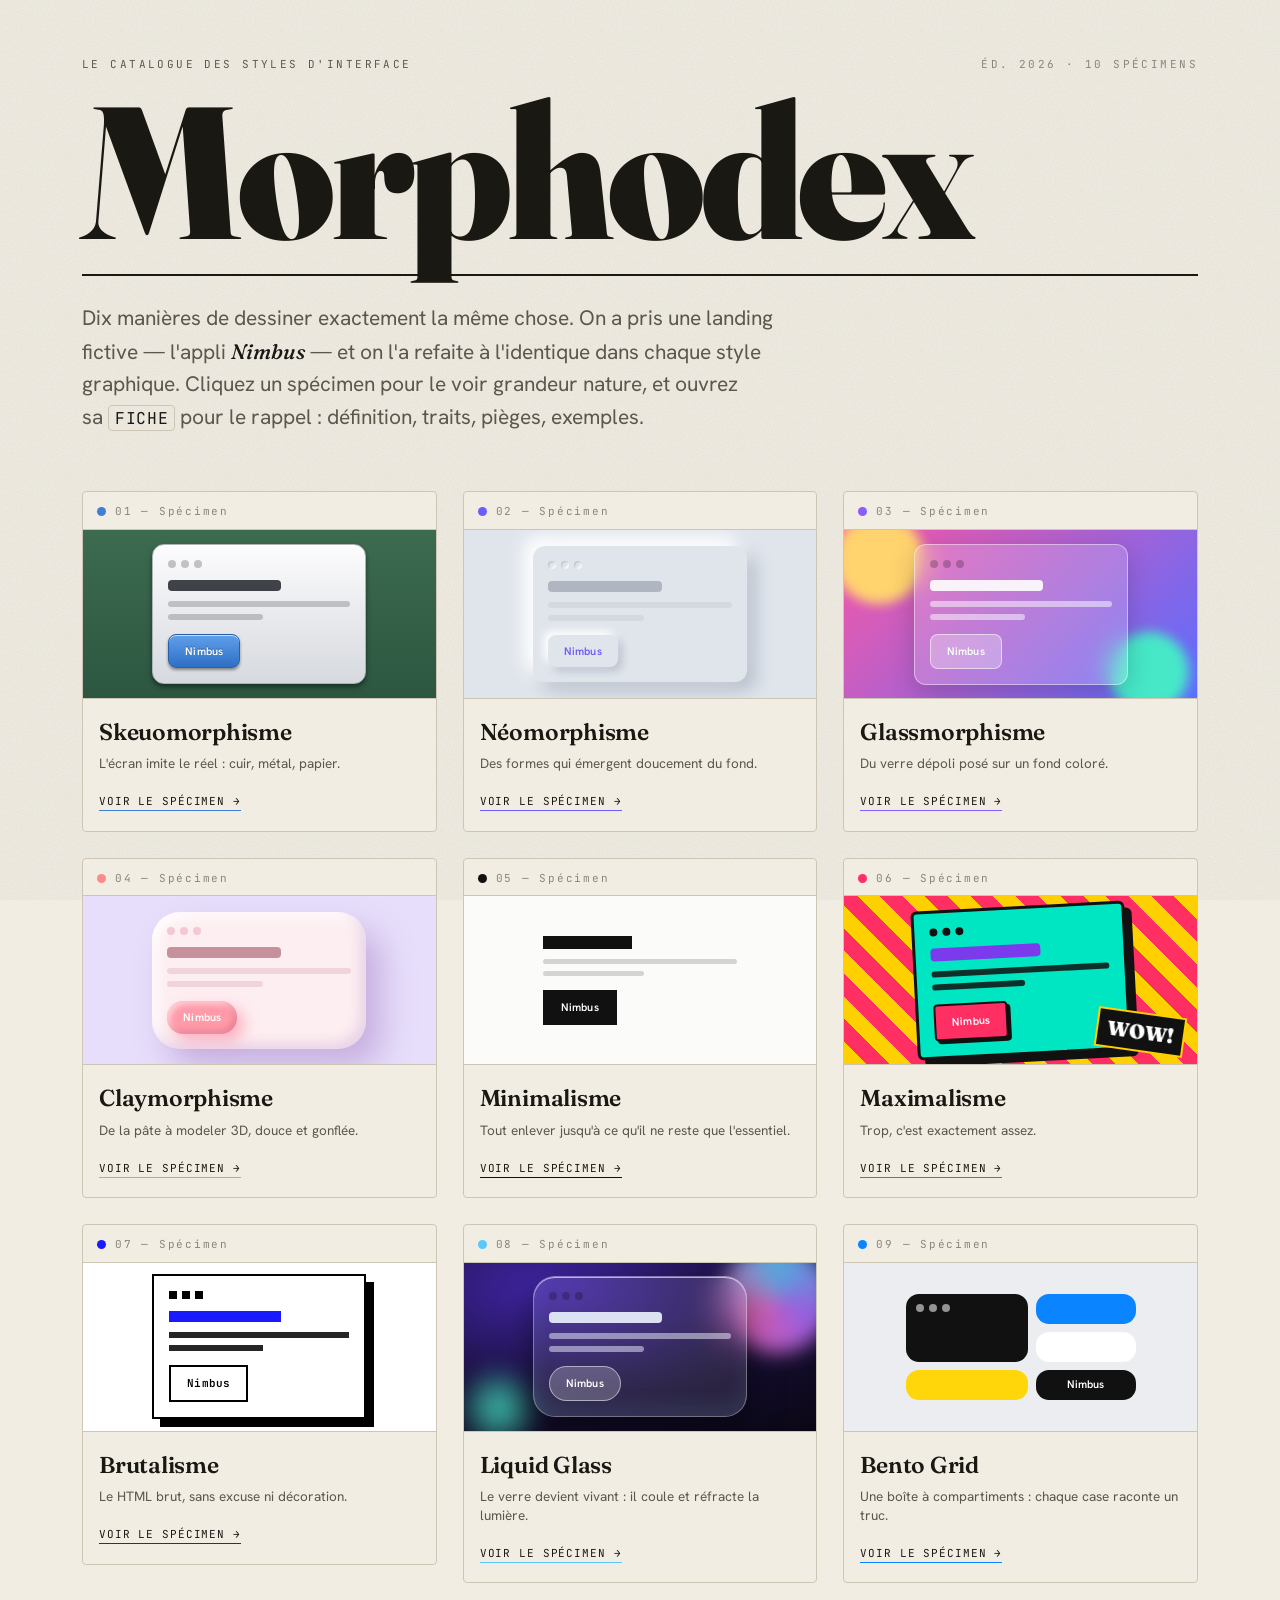
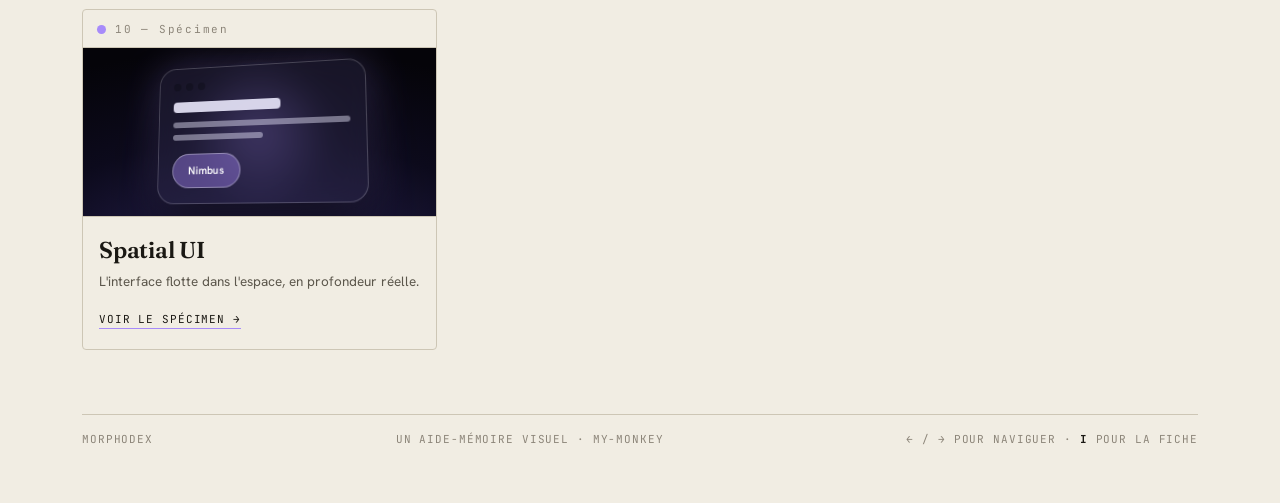
==== index.html @ a17bae09 "Morphodex — catalogue des 10 styles graphiques d'UI (landing Nimbus refaite dans chaque style)" ====
<!DOCTYPE html>
<html lang="fr">
<head>
  <meta charset="UTF-8" />
  <meta name="viewport" content="width=device-width, initial-scale=1.0" />
  <title>Morphodex — le catalogue des styles d'interface</title>
  <meta name="description" content="Un même produit fictif refait dans 10 styles graphiques : skeuomorphisme, néomorphisme, glassmorphisme, claymorphisme, minimalisme, maximalisme, brutalisme, liquid glass, bento grid, spatial UI." />
  <link rel="preconnect" href="https://fonts.googleapis.com" />
  <link rel="preconnect" href="https://fonts.gstatic.com" crossorigin />
  <link href="https://fonts.googleapis.com/css2?family=Fraunces:opsz,wght@9..144,300;9..144,400;9..144,500;9..144,600;9..144,900&family=Hanken+Grotesk:wght@400;500;600;700&family=JetBrains+Mono:wght@400;500;700&display=swap" rel="stylesheet" />
  <link rel="stylesheet" href="assets/shell.css" />
</head>
<body>
  <div class="paper-grain" aria-hidden="true"></div>

  <header class="masthead">
    <div class="masthead-top">
      <span class="kicker">Le catalogue des styles d'interface</span>
      <span class="kicker kicker--right">Éd. 2026 · 10 spécimens</span>
    </div>
    <h1 class="wordmark">Morphodex</h1>
    <div class="masthead-rule"></div>
    <p class="lede">
      Dix manières de dessiner exactement la même chose. On a pris une landing
      fictive — l'appli&nbsp;<em>Nimbus</em> — et on l'a refaite à l'identique dans
      chaque style graphique. Cliquez un spécimen pour le voir grandeur nature,
      et ouvrez sa&nbsp;<span class="ttag">fiche</span> pour le rappel : définition,
      traits, pièges, exemples.
    </p>
  </header>

  <main class="catalog" id="catalog" aria-label="Catalogue des styles"></main>

  <footer class="colophon">
    <div class="colophon-rule"></div>
    <div class="colophon-row">
      <span>Morphodex</span>
      <span>Un aide-mémoire visuel · My-Monkey</span>
      <span>← / → pour naviguer · <b>i</b> pour la fiche</span>
    </div>
  </footer>

  <script src="assets/styles-data.js"></script>
  <script src="assets/gallery.js"></script>
</body>
</html>
---- assets/shell.css ----
/* ============================================================
   Morphodex — coquille / galerie
   Direction : catalogue de spécimens imprimé. Papier ivoire,
   Fraunces en titrage, JetBrains Mono en étiquettes, filets fins.
   Neutre & éditorial : ce sont les vignettes qui portent la couleur.
   ============================================================ */
:root {
  --paper: #f1ede3;
  --paper-2: #e9e4d6;
  --ink: #1a1813;
  --ink-soft: #5c574c;
  --ink-faint: #8c8579;
  --rule: #cdc6b5;
  --display: "Fraunces", Georgia, serif;
  --mono: "JetBrains Mono", ui-monospace, monospace;
  --body: "Hanken Grotesk", system-ui, sans-serif;
}

* { box-sizing: border-box; }
html { -webkit-text-size-adjust: 100%; }
body {
  margin: 0;
  background: var(--paper);
  color: var(--ink);
  font-family: var(--body);
  font-size: 17px;
  line-height: 1.5;
  -webkit-font-smoothing: antialiased;
  text-rendering: optimizeLegibility;
}

.paper-grain {
  position: fixed;
  inset: 0;
  z-index: 0;
  pointer-events: none;
  opacity: 0.5;
  mix-blend-mode: multiply;
  background-image: url("data:image/svg+xml,%3Csvg xmlns='http://www.w3.org/2000/svg' width='160' height='160'%3E%3Cfilter id='n'%3E%3CfeTurbulence type='fractalNoise' baseFrequency='0.85' numOctaves='2' stitchTiles='stitch'/%3E%3C/filter%3E%3Crect width='100%25' height='100%25' filter='url(%23n)' opacity='0.35'/%3E%3C/svg%3E");
}

/* ── Masthead ───────────────────────────────────────────────── */
.masthead {
  position: relative;
  z-index: 1;
  max-width: 1180px;
  margin: 0 auto;
  padding: 56px 32px 20px;
}
.masthead-top {
  display: flex;
  justify-content: space-between;
  align-items: baseline;
  gap: 16px;
}
.kicker {
  font-family: var(--mono);
  font-size: 11px;
  letter-spacing: 0.22em;
  text-transform: uppercase;
  color: var(--ink-soft);
}
.kicker--right { color: var(--ink-faint); }

.wordmark {
  font-family: var(--display);
  font-optical-sizing: auto;
  font-weight: 900;
  font-size: clamp(64px, 15vw, 188px);
  line-height: 0.86;
  letter-spacing: -0.03em;
  margin: 18px 0 0;
  color: var(--ink);
}
.masthead-rule {
  height: 2px;
  background: var(--ink);
  margin: 22px 0 26px;
}
.lede {
  max-width: 720px;
  font-size: clamp(17px, 2.1vw, 21px);
  line-height: 1.55;
  color: var(--ink-soft);
  margin: 0;
}
.lede em { font-family: var(--display); font-style: italic; font-weight: 500; color: var(--ink); }
.ttag {
  font-family: var(--mono);
  font-size: 0.78em;
  letter-spacing: 0.04em;
  text-transform: uppercase;
  border: 1px solid var(--rule);
  border-radius: 4px;
  padding: 1px 6px;
  color: var(--ink);
}

/* ── Catalogue ──────────────────────────────────────────────── */
.catalog {
  position: relative;
  z-index: 1;
  max-width: 1180px;
  margin: 38px auto 0;
  padding: 0 32px;
  display: grid;
  grid-template-columns: repeat(auto-fill, minmax(300px, 1fr));
  gap: 26px;
}

.plate {
  --accent: #111;
  position: relative;
}
.plate-link {
  display: block;
  color: inherit;
  text-decoration: none;
  background: var(--paper);
  border: 1px solid var(--rule);
  border-radius: 4px;
  overflow: hidden;
  transition: transform 0.32s cubic-bezier(0.22, 1, 0.36, 1), box-shadow 0.32s ease, border-color 0.32s ease;
}
.plate-link:hover {
  transform: translateY(-5px);
  border-color: var(--ink);
  box-shadow: 0 18px 38px rgba(26, 24, 19, 0.16);
}
.plate-num {
  font-family: var(--mono);
  font-size: 11px;
  letter-spacing: 0.16em;
  color: var(--ink-faint);
  padding: 11px 14px 9px;
  border-bottom: 1px solid var(--rule);
  display: flex;
  align-items: center;
  gap: 9px;
}
.plate-num::before {
  content: "";
  width: 9px;
  height: 9px;
  border-radius: 50%;
  background: var(--accent);
}

/* ── Vignette (mini-UI re-skinnée) ──────────────────────────── */
.thumb { position: relative; }
.t-stage {
  height: 168px;
  display: flex;
  align-items: center;
  justify-content: center;
  padding: 20px;
  overflow: hidden;
  position: relative;
}
.t-card {
  position: relative;
  z-index: 2;
  width: 100%;
  max-width: 214px;
  padding: 15px;
  border-radius: 12px;
  color: #2a2a2a;
}
.t-bar { display: flex; gap: 5px; margin-bottom: 12px; }
.t-bar i { width: 8px; height: 8px; border-radius: 50%; background: rgba(0, 0, 0, 0.22); display: block; }
.t-title { height: 11px; width: 62%; border-radius: 4px; background: currentColor; opacity: 0.9; margin-bottom: 10px; }
.t-line { height: 6px; width: 100%; border-radius: 3px; background: currentColor; opacity: 0.24; margin-bottom: 7px; }
.t-line--s { width: 52%; margin-bottom: 14px; }
.t-btn {
  display: inline-block;
  padding: 8px 16px;
  border-radius: 8px;
  font-size: 11px;
  font-weight: 600;
  font-family: var(--body);
  letter-spacing: 0.01em;
}

.plate-meta { padding: 16px 16px 18px; border-top: 1px solid var(--rule); }
.plate-name {
  font-family: var(--display);
  font-weight: 600;
  font-size: 23px;
  letter-spacing: -0.01em;
  margin: 0 0 5px;
}
.plate-tag { font-size: 13.5px; color: var(--ink-soft); margin: 0 0 14px; line-height: 1.4; }
.plate-cta {
  font-family: var(--mono);
  font-size: 11px;
  letter-spacing: 0.08em;
  text-transform: uppercase;
  color: var(--ink);
  border-bottom: 1px solid var(--accent);
  padding-bottom: 2px;
}

/* ============================================================
   Les 10 peaux de vignette
   ============================================================ */

/* 01 — Skeuomorphisme */
.thumb--skeuomorphisme .t-stage { background: linear-gradient(#3c6b50, #2c5640); }
.thumb--skeuomorphisme .t-card {
  background: linear-gradient(#fcfcfd, #d6d9de);
  border: 1px solid #adb1b8;
  color: #2c2f35;
  box-shadow: inset 0 1px 0 #fff, 0 3px 5px rgba(0, 0, 0, 0.45);
}
.thumb--skeuomorphisme .t-btn {
  color: #fff;
  background: linear-gradient(#5fa0ec, #2f6fc4);
  border: 1px solid #295fa6;
  box-shadow: inset 0 1px 0 rgba(255, 255, 255, 0.65), 0 2px 3px rgba(0, 0, 0, 0.4);
  text-shadow: 0 -1px 0 rgba(0, 0, 0, 0.3);
}

/* 02 — Néomorphisme */
.thumb--neomorphisme .t-stage { background: #e0e5ec; }
.thumb--neomorphisme .t-card {
  background: #e0e5ec;
  color: #aab1bd;
  box-shadow: -9px -9px 18px #ffffff, 9px 9px 18px #b9c0cc;
}
.thumb--neomorphisme .t-bar i { background: #e0e5ec; box-shadow: inset 1px 1px 2px #b9c0cc, inset -1px -1px 2px #fff; }
.thumb--neomorphisme .t-btn {
  background: #e0e5ec;
  color: #6d5dfc;
  box-shadow: -4px -4px 8px #ffffff, 4px 4px 8px #b9c0cc;
}

/* 03 — Glassmorphisme */
.thumb--glassmorphisme .t-stage { background: linear-gradient(135deg, #f857a6 0%, #5b6cff 100%); }
.thumb--glassmorphisme .t-stage::before,
.thumb--glassmorphisme .t-stage::after {
  content: "";
  position: absolute;
  border-radius: 50%;
  filter: blur(6px);
  z-index: 1;
}
.thumb--glassmorphisme .t-stage::before { width: 90px; height: 90px; background: #ffd36e; top: -16px; left: -10px; }
.thumb--glassmorphisme .t-stage::after { width: 80px; height: 80px; background: #46e8c8; bottom: -14px; right: 8px; }
.thumb--glassmorphisme .t-card {
  background: rgba(255, 255, 255, 0.18);
  -webkit-backdrop-filter: blur(11px);
  backdrop-filter: blur(11px);
  border: 1px solid rgba(255, 255, 255, 0.45);
  color: #fff;
  box-shadow: 0 8px 26px rgba(0, 0, 0, 0.18);
}
.thumb--glassmorphisme .t-line { opacity: 0.5; }
.thumb--glassmorphisme .t-btn { background: rgba(255, 255, 255, 0.28); color: #fff; border: 1px solid rgba(255, 255, 255, 0.55); }

/* 04 — Claymorphisme */
.thumb--claymorphisme .t-stage { background: #e7defb; }
.thumb--claymorphisme .t-card {
  background: #fdeef1;
  border-radius: 28px;
  color: #c08793;
  box-shadow: 16px 18px 32px rgba(160, 120, 190, 0.45), inset -6px -6px 12px rgba(190, 150, 210, 0.3), inset 6px 6px 12px rgba(255, 255, 255, 0.9);
}
.thumb--claymorphisme .t-bar i { background: #f3c9d2; }
.thumb--claymorphisme .t-btn {
  background: #ff9aa9;
  color: #fff;
  border-radius: 16px;
  box-shadow: inset -3px -3px 6px rgba(150, 60, 90, 0.25), inset 3px 3px 6px rgba(255, 255, 255, 0.6), 7px 7px 14px rgba(255, 120, 150, 0.5);
}

/* 05 — Minimalisme */
.thumb--minimalisme .t-stage { background: #fbfbf9; }
.thumb--minimalisme .t-card { background: transparent; color: #111; box-shadow: none; padding: 10px; }
.thumb--minimalisme .t-bar { display: none; }
.thumb--minimalisme .t-title { height: 13px; width: 46%; background: #111; border-radius: 0; opacity: 1; }
.thumb--minimalisme .t-line { background: #111; opacity: 0.16; height: 5px; }
.thumb--minimalisme .t-btn { background: #111; color: #fff; border-radius: 0; padding: 9px 18px; }

/* 06 — Maximalisme */
.thumb--maximalisme .t-stage { background: repeating-linear-gradient(45deg, #ffd000 0 16px, #ff2e63 16px 32px); }
.thumb--maximalisme .t-card {
  background: #00e6c3;
  border: 3px solid #111;
  border-radius: 6px;
  color: #111;
  transform: rotate(-3deg);
  box-shadow: 7px 7px 0 #111;
}
.thumb--maximalisme .t-bar i { background: #111; }
.thumb--maximalisme .t-title { background: #7c3aed; opacity: 1; height: 13px; }
.thumb--maximalisme .t-line { background: #111; opacity: 0.85; }
.thumb--maximalisme .t-btn { background: #ff2e63; color: #fff; border: 2px solid #111; border-radius: 4px; box-shadow: 3px 3px 0 #111; }
.thumb--maximalisme .t-stage::after {
  content: "WOW!";
  position: absolute;
  z-index: 3;
  bottom: 12px;
  right: 12px;
  font-family: var(--display);
  font-weight: 900;
  font-size: 20px;
  color: #fff;
  background: #111;
  padding: 3px 9px;
  transform: rotate(8deg);
  border: 2px solid #ffd000;
}

/* 07 — Brutalisme */
.thumb--brutalisme .t-stage { background: #ffffff; }
.thumb--brutalisme .t-card { background: #fff; border: 2px solid #000; border-radius: 0; color: #000; box-shadow: 8px 8px 0 #000; }
.thumb--brutalisme .t-bar i { background: #000; border-radius: 0; }
.thumb--brutalisme .t-title { background: #1a1aff; border-radius: 0; opacity: 1; }
.thumb--brutalisme .t-line { background: #000; opacity: 0.85; border-radius: 0; }
.thumb--brutalisme .t-btn { background: #fff; color: #000; border: 2px solid #000; border-radius: 0; font-family: var(--mono); }

/* 08 — Liquid Glass */
.thumb--liquid-glass .t-stage { background: radial-gradient(120% 120% at 25% 15%, #4226a8 0%, #160e33 55%, #08060f 100%); }
.thumb--liquid-glass .t-stage::before,
.thumb--liquid-glass .t-stage::after {
  content: "";
  position: absolute;
  border-radius: 50%;
  z-index: 1;
  filter: blur(10px);
  opacity: 0.85;
}
.thumb--liquid-glass .t-stage::before { width: 110px; height: 110px; background: conic-gradient(from 0deg, #5ac8fa, #b06bff, #ff6ec4, #5ac8fa); top: -20px; right: -16px; }
.thumb--liquid-glass .t-stage::after { width: 90px; height: 90px; background: radial-gradient(#46e8c8, transparent 70%); bottom: -22px; left: -10px; }
.thumb--liquid-glass .t-card {
  background: rgba(255, 255, 255, 0.1);
  -webkit-backdrop-filter: blur(16px);
  backdrop-filter: blur(16px);
  border: 1px solid rgba(255, 255, 255, 0.35);
  border-radius: 22px;
  color: #eef4ff;
  box-shadow: inset 0 1px 0 rgba(255, 255, 255, 0.6), inset 0 -10px 20px rgba(120, 180, 255, 0.12), 0 12px 34px rgba(0, 0, 0, 0.5);
}
.thumb--liquid-glass .t-line { opacity: 0.5; }
.thumb--liquid-glass .t-btn { background: rgba(255, 255, 255, 0.22); color: #fff; border: 1px solid rgba(255, 255, 255, 0.5); border-radius: 999px; }

/* 09 — Bento Grid */
.thumb--bento-grid .t-stage { background: #ecedf0; padding: 16px; }
.thumb--bento-grid .t-card {
  background: transparent;
  box-shadow: none;
  padding: 0;
  max-width: 230px;
  display: grid;
  grid-template-columns: 1.1fr 0.9fr;
  grid-auto-rows: 30px;
  gap: 8px;
}
.thumb--bento-grid .t-bar {
  grid-column: 1; grid-row: 1 / span 2;
  background: #111; border-radius: 13px; margin: 0;
  padding: 10px; align-items: flex-start;
}
.thumb--bento-grid .t-bar i { background: rgba(255, 255, 255, 0.55); }
.thumb--bento-grid .t-title { grid-column: 2; grid-row: 1; background: #0a84ff; border-radius: 13px; width: auto; height: auto; margin: 0; opacity: 1; }
.thumb--bento-grid .t-line { grid-column: 2; grid-row: 2; background: #fff; opacity: 1; width: auto; height: auto; border-radius: 13px; margin: 0; }
.thumb--bento-grid .t-line--s { grid-column: 1; grid-row: 3; background: #ffd60a; width: auto; }
.thumb--bento-grid .t-btn {
  grid-column: 2; grid-row: 3;
  background: #111; color: #fff; border-radius: 13px;
  display: flex; align-items: center; justify-content: center;
  padding: 0;
}

/* 10 — Spatial UI */
.thumb--spatial-ui .t-stage { background: radial-gradient(120% 130% at 50% 130%, #2b2458 0%, #0c0a1c 60%, #050409 100%); perspective: 620px; }
.thumb--spatial-ui .t-stage::before {
  content: "";
  position: absolute;
  width: 160px; height: 160px;
  background: radial-gradient(circle, rgba(167, 139, 250, 0.4), transparent 65%);
  top: 50%; left: 50%; transform: translate(-50%, -50%);
  z-index: 0;
}
.thumb--spatial-ui .t-card {
  background: rgba(48, 44, 78, 0.42);
  -webkit-backdrop-filter: blur(13px);
  backdrop-filter: blur(13px);
  border: 1px solid rgba(255, 255, 255, 0.2);
  border-radius: 18px;
  color: #e9e7fb;
  transform: rotateX(9deg) rotateY(-13deg);
  box-shadow: 0 34px 54px rgba(0, 0, 0, 0.6), 0 0 44px rgba(167, 139, 250, 0.28);
}
.thumb--spatial-ui .t-line { opacity: 0.45; }
.thumb--spatial-ui .t-btn { background: rgba(167, 139, 250, 0.4); color: #fff; border: 1px solid rgba(255, 255, 255, 0.35); border-radius: 999px; }

/* ── Colophon ───────────────────────────────────────────────── */
.colophon {
  position: relative;
  z-index: 1;
  max-width: 1180px;
  margin: 64px auto 0;
  padding: 0 32px 56px;
}
.colophon-rule { height: 1px; background: var(--rule); }
.colophon-row {
  display: flex;
  justify-content: space-between;
  flex-wrap: wrap;
  gap: 12px;
  padding-top: 16px;
  font-family: var(--mono);
  font-size: 11px;
  letter-spacing: 0.08em;
  text-transform: uppercase;
  color: var(--ink-faint);
}
.colophon-row b { color: var(--ink); }

@media (max-width: 640px) {
  .masthead { padding: 40px 20px 16px; }
  .catalog { padding: 0 20px; gap: 18px; }
  .colophon { padding: 0 20px 40px; }
  .masthead-top { flex-direction: column; gap: 4px; }
}

@media (prefers-reduced-motion: reduce) {
  .plate-link { transition: none; }
}
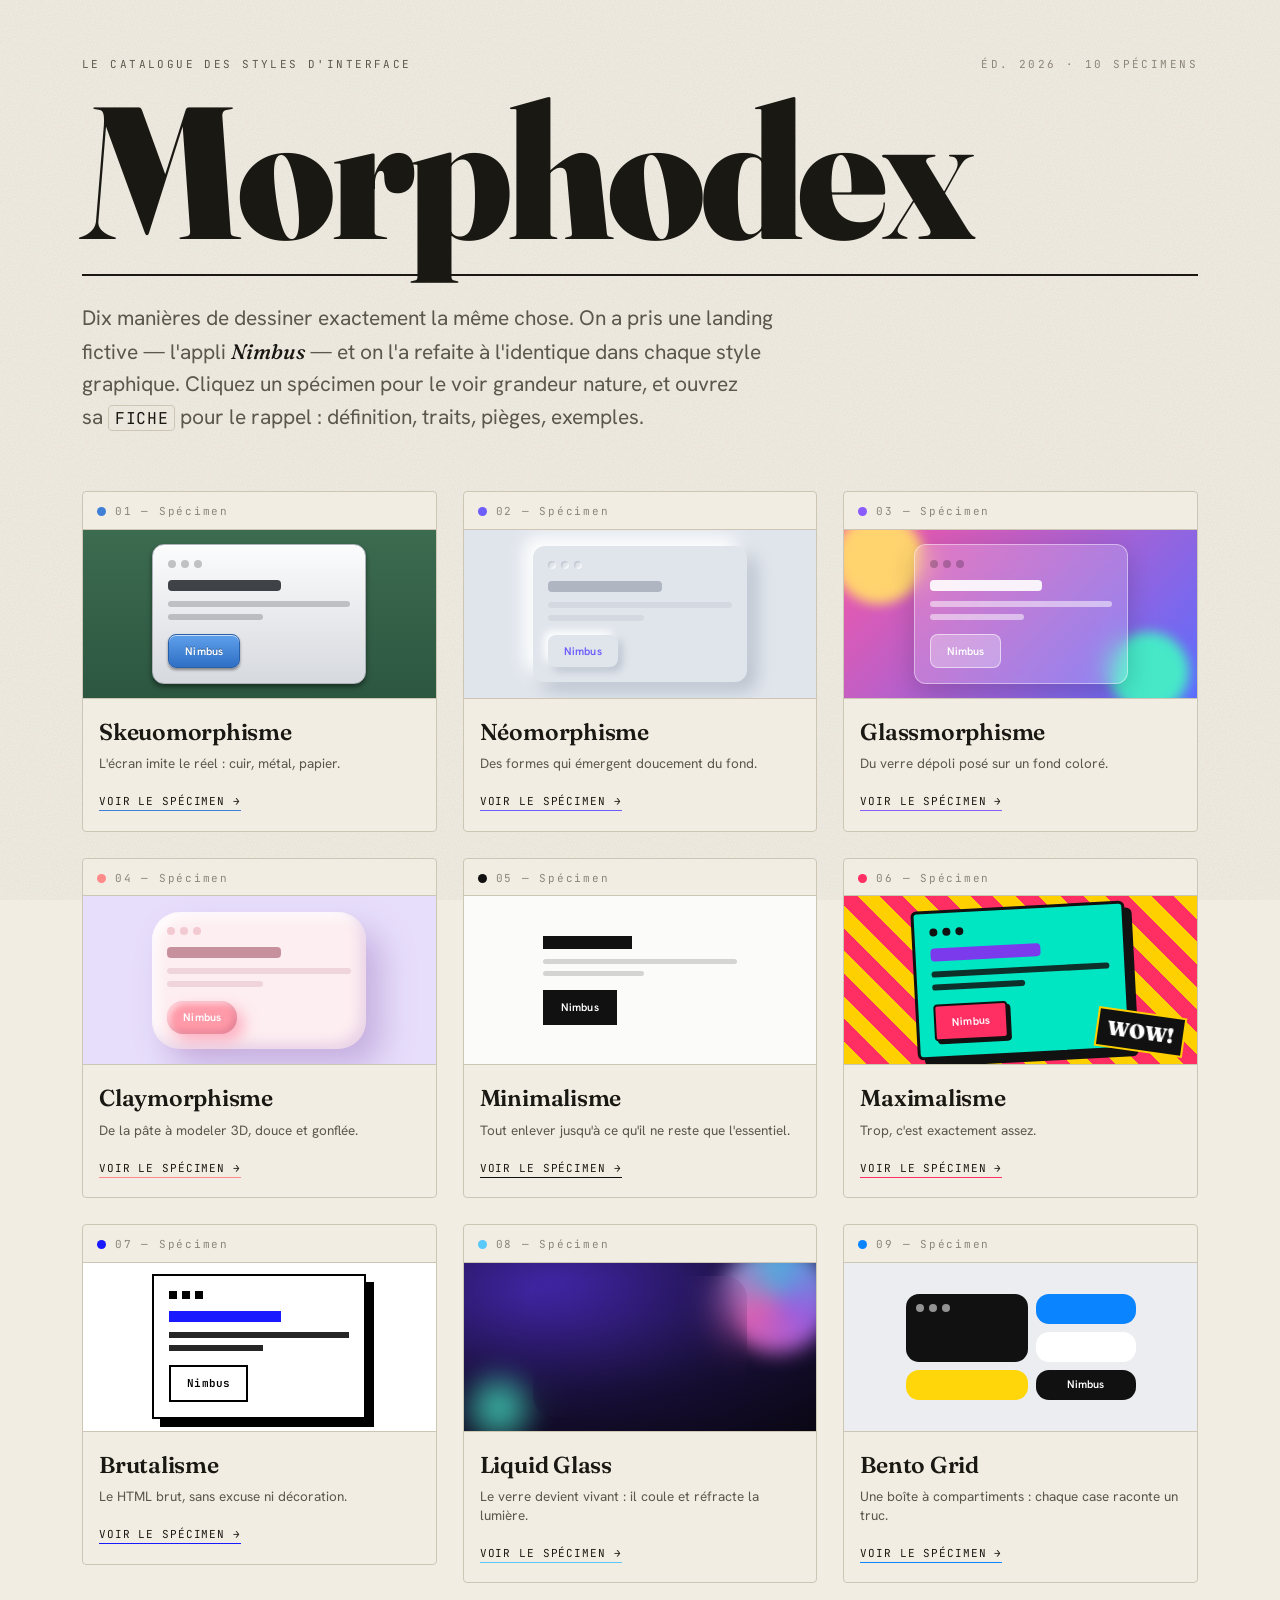
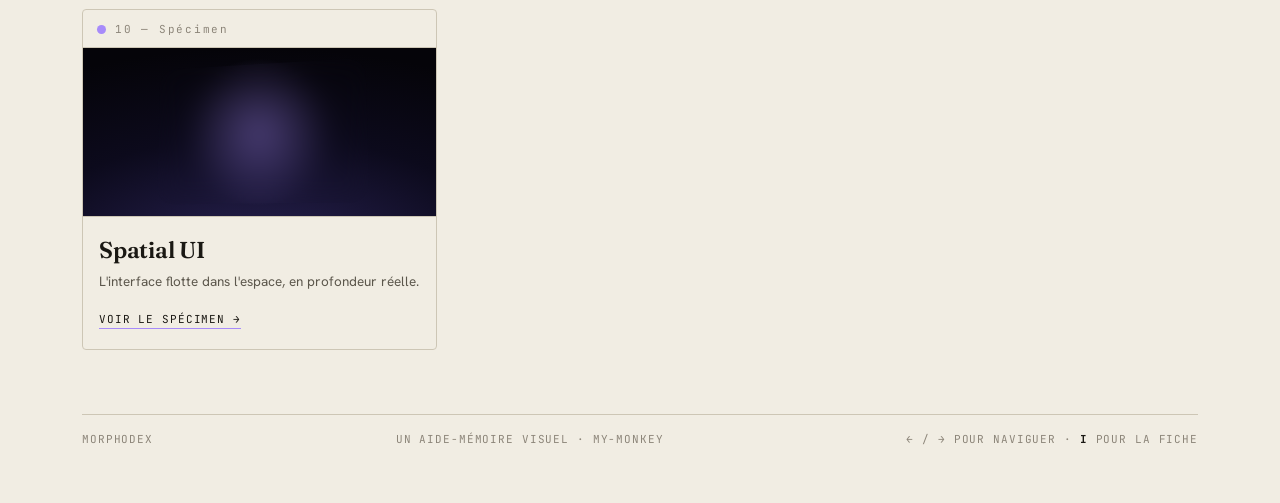
==== commit a3bb116c: "Cache-busting des assets (?v=015) — Cloudflare cachait les anciens JS/CSS 4h, les visiteurs ne voyai" ====
--- a/index.html
+++ b/index.html
@@ -8,7 +8,8 @@
   <link rel="preconnect" href="https://fonts.googleapis.com" />
   <link rel="preconnect" href="https://fonts.gstatic.com" crossorigin />
   <link href="https://fonts.googleapis.com/css2?family=Fraunces:opsz,wght@9..144,300;9..144,400;9..144,500;9..144,600;9..144,900&family=Hanken+Grotesk:wght@400;500;600;700&family=JetBrains+Mono:wght@400;500;700&display=swap" rel="stylesheet" />
-  <link rel="stylesheet" href="assets/shell.css" />
+  <link rel="stylesheet" href="assets/shell.css?v=015" />
+  <script defer src="https://uuu.my-monkey.fr/u.js" data-website-id="6c86cae6-7768-440f-84f7-309411fe825c" data-domains="morphodex.my-monkey.fr"></script>
 </head>
 <body>
   <div class="paper-grain" aria-hidden="true"></div>
@@ -40,7 +41,7 @@
     </div>
   </footer>
 
-  <script src="assets/styles-data.js"></script>
-  <script src="assets/gallery.js"></script>
+  <script src="assets/styles-data.js?v=015"></script>
+  <script src="assets/gallery.js?v=015"></script>
 </body>
 </html>
